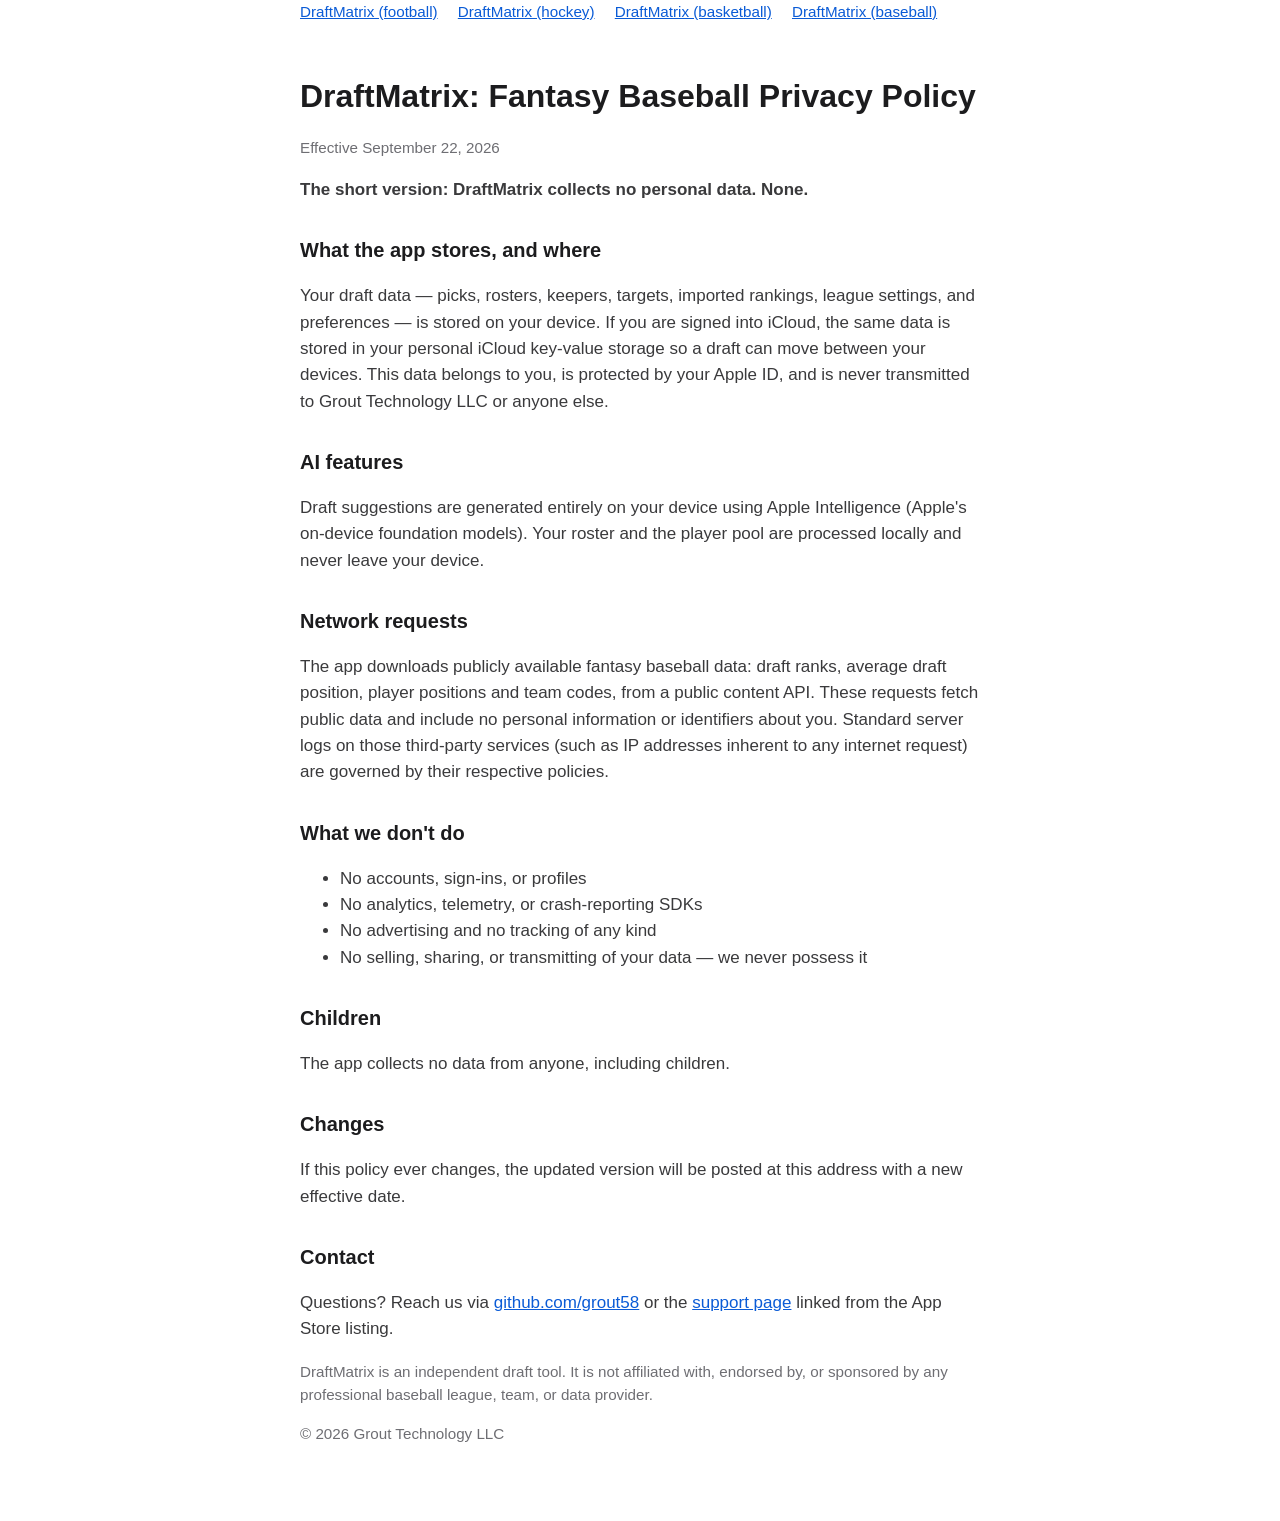
==== baseball-privacy.html @ fe75664d "Add baseball support and privacy pages, link the family navs Co-Authored-By: Claude Fable 5 <noreply" ====
<!doctype html>
<html lang="en">
<head>
<meta charset="utf-8">
<meta name="viewport" content="width=device-width, initial-scale=1">
<title>DraftMatrix: Fantasy Baseball — Privacy Policy</title>
<style>
  body { font: 17px/1.55 -apple-system, BlinkMacSystemFont, "Helvetica Neue", Helvetica, Arial, sans-serif; color: #1c1c1e; margin: 0; padding: 0 20px 60px; background: #fff; }
  main { max-width: 680px; margin: 0 auto; }
  h1 { font-size: 2rem; margin: 48px 0 8px; }
  h2 { font-size: 1.25rem; margin: 32px 0 8px; }
  p, li { color: #3a3a3c; }
  a { color: #0a5bd6; }
  .muted { color: #6e6e73; font-size: 0.95rem; }
  nav a { margin-right: 16px; }
  @media (prefers-color-scheme: dark) { body { background: #000; color: #f2f2f7; } p, li { color: #d1d1d6; } a { color: #4cb8ff; } .muted { color: #8e8e93; } }
</style>
</head>
<body>
<main>
  <nav class="muted"><a href="index.html">DraftMatrix (football)</a> <a href="hockey.html">DraftMatrix (hockey)</a> <a href="basketball.html">DraftMatrix (basketball)</a> <a href="baseball.html">DraftMatrix (baseball)</a></nav>
  <h1>DraftMatrix: Fantasy Baseball Privacy Policy</h1>
  <p class="muted">Effective September 22, 2026</p>
  <p><strong>The short version: DraftMatrix collects no personal data. None.</strong></p>

  <h2>What the app stores, and where</h2>
  <p>Your draft data — picks, rosters, keepers, targets, imported rankings, league settings, and preferences — is stored on your device. If you are signed into iCloud, the same data is stored in your personal iCloud key-value storage so a draft can move between your devices. This data belongs to you, is protected by your Apple ID, and is never transmitted to Grout Technology LLC or anyone else.</p>

  <h2>AI features</h2>
  <p>Draft suggestions are generated entirely on your device using Apple Intelligence (Apple's on-device foundation models). Your roster and the player pool are processed locally and never leave your device.</p>

  <h2>Network requests</h2>
  <p>The app downloads publicly available fantasy baseball data: draft ranks, average draft position, player positions and team codes, from a public content API. These requests fetch public data and include no personal information or identifiers about you. Standard server logs on those third-party services (such as IP addresses inherent to any internet request) are governed by their respective policies.</p>

  <h2>What we don't do</h2>
  <ul>
    <li>No accounts, sign-ins, or profiles</li>
    <li>No analytics, telemetry, or crash-reporting SDKs</li>
    <li>No advertising and no tracking of any kind</li>
    <li>No selling, sharing, or transmitting of your data — we never possess it</li>
  </ul>

  <h2>Children</h2>
  <p>The app collects no data from anyone, including children.</p>

  <h2>Changes</h2>
  <p>If this policy ever changes, the updated version will be posted at this address with a new effective date.</p>

  <h2>Contact</h2>
  <p>Questions? Reach us via <a href="https://github.com/grout58">github.com/grout58</a> or the <a href="baseball.html">support page</a> linked from the App Store listing.</p>
  <p class="muted">DraftMatrix is an independent draft tool. It is not affiliated with, endorsed by, or sponsored by any professional baseball league, team, or data provider.</p>
  <p class="muted">© 2026 Grout Technology LLC</p>
</main>
</body>
</html>
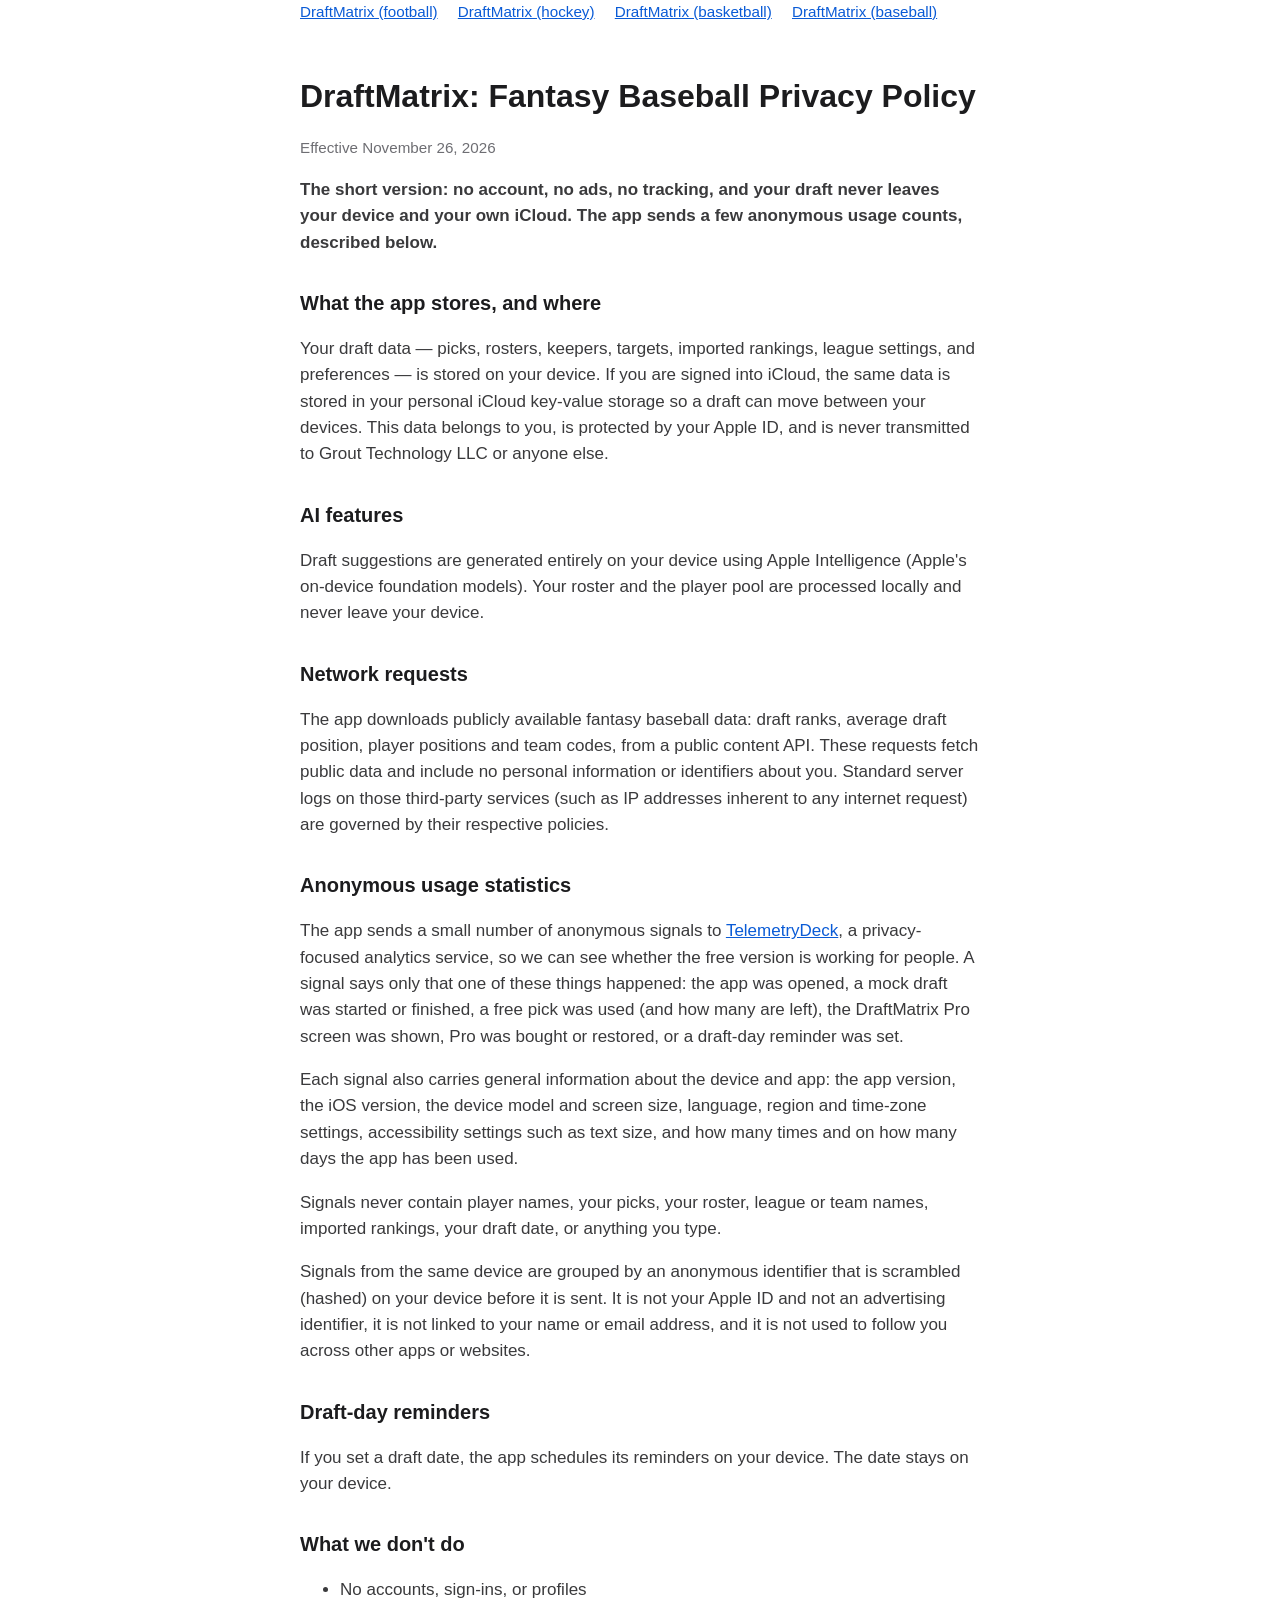
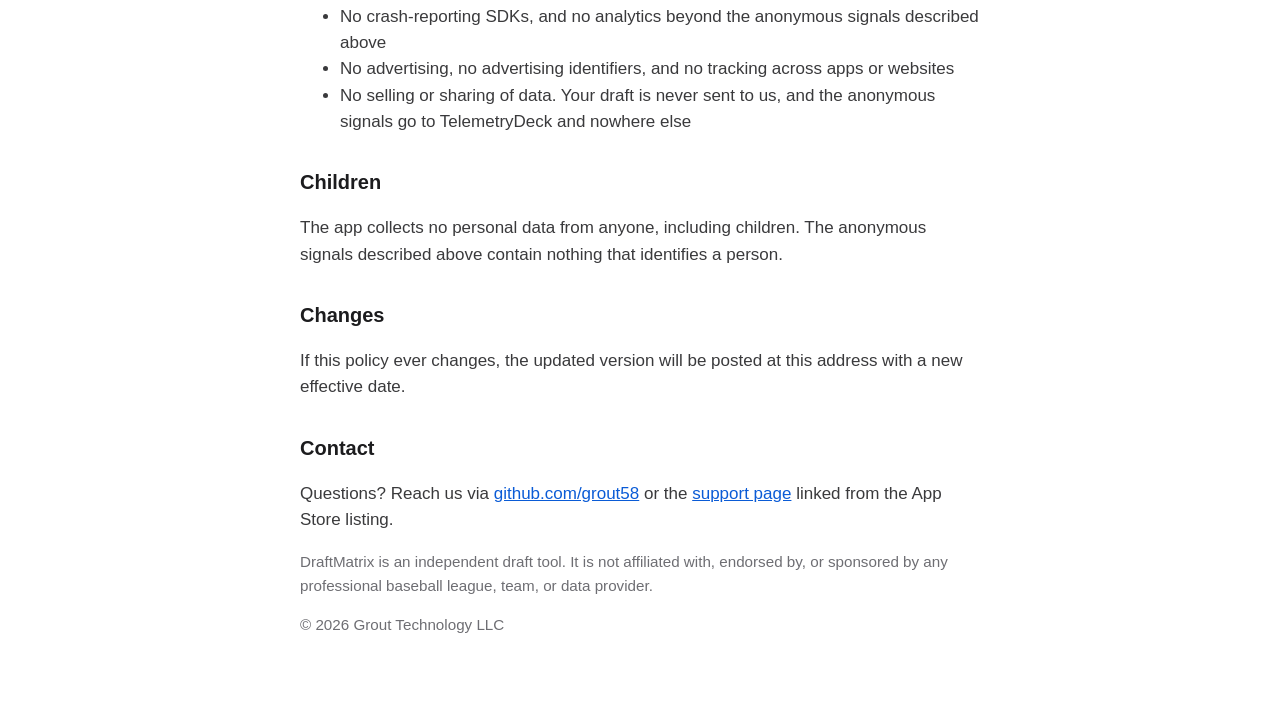
==== commit e71b3020: "Privacy and pricing: anonymous usage statistics, mock picks The apps' next builds send anonymous fun" ====
--- a/baseball-privacy.html
+++ b/baseball-privacy.html
@@ -20,8 +20,8 @@
 <main>
   <nav class="muted"><a href="index.html">DraftMatrix (football)</a> <a href="hockey.html">DraftMatrix (hockey)</a> <a href="basketball.html">DraftMatrix (basketball)</a> <a href="baseball.html">DraftMatrix (baseball)</a></nav>
   <h1>DraftMatrix: Fantasy Baseball Privacy Policy</h1>
-  <p class="muted">Effective September 22, 2026</p>
-  <p><strong>The short version: DraftMatrix collects no personal data. None.</strong></p>
+  <p class="muted">Effective November 26, 2026</p>
+  <p><strong>The short version: no account, no ads, no tracking, and your draft never leaves your device and your own iCloud. The app sends a few anonymous usage counts, described below.</strong></p>
 
   <h2>What the app stores, and where</h2>
   <p>Your draft data — picks, rosters, keepers, targets, imported rankings, league settings, and preferences — is stored on your device. If you are signed into iCloud, the same data is stored in your personal iCloud key-value storage so a draft can move between your devices. This data belongs to you, is protected by your Apple ID, and is never transmitted to Grout Technology LLC or anyone else.</p>
@@ -32,16 +32,25 @@
   <h2>Network requests</h2>
   <p>The app downloads publicly available fantasy baseball data: draft ranks, average draft position, player positions and team codes, from a public content API. These requests fetch public data and include no personal information or identifiers about you. Standard server logs on those third-party services (such as IP addresses inherent to any internet request) are governed by their respective policies.</p>
 
+  <h2>Anonymous usage statistics</h2>
+  <p>The app sends a small number of anonymous signals to <a href="https://telemetrydeck.com/privacy/">TelemetryDeck</a>, a privacy-focused analytics service, so we can see whether the free version is working for people. A signal says only that one of these things happened: the app was opened, a mock draft was started or finished, a free pick was used (and how many are left), the DraftMatrix Pro screen was shown, Pro was bought or restored, or a draft-day reminder was set.</p>
+  <p>Each signal also carries general information about the device and app: the app version, the iOS version, the device model and screen size, language, region and time-zone settings, accessibility settings such as text size, and how many times and on how many days the app has been used.</p>
+  <p>Signals never contain player names, your picks, your roster, league or team names, imported rankings, your draft date, or anything you type.</p>
+  <p>Signals from the same device are grouped by an anonymous identifier that is scrambled (hashed) on your device before it is sent. It is not your Apple ID and not an advertising identifier, it is not linked to your name or email address, and it is not used to follow you across other apps or websites.</p>
+
+  <h2>Draft-day reminders</h2>
+  <p>If you set a draft date, the app schedules its reminders on your device. The date stays on your device.</p>
+
   <h2>What we don't do</h2>
   <ul>
     <li>No accounts, sign-ins, or profiles</li>
-    <li>No analytics, telemetry, or crash-reporting SDKs</li>
-    <li>No advertising and no tracking of any kind</li>
-    <li>No selling, sharing, or transmitting of your data — we never possess it</li>
+    <li>No crash-reporting SDKs, and no analytics beyond the anonymous signals described above</li>
+    <li>No advertising, no advertising identifiers, and no tracking across apps or websites</li>
+    <li>No selling or sharing of data. Your draft is never sent to us, and the anonymous signals go to TelemetryDeck and nowhere else</li>
   </ul>
 
   <h2>Children</h2>
-  <p>The app collects no data from anyone, including children.</p>
+  <p>The app collects no personal data from anyone, including children. The anonymous signals described above contain nothing that identifies a person.</p>
 
   <h2>Changes</h2>
   <p>If this policy ever changes, the updated version will be posted at this address with a new effective date.</p>
